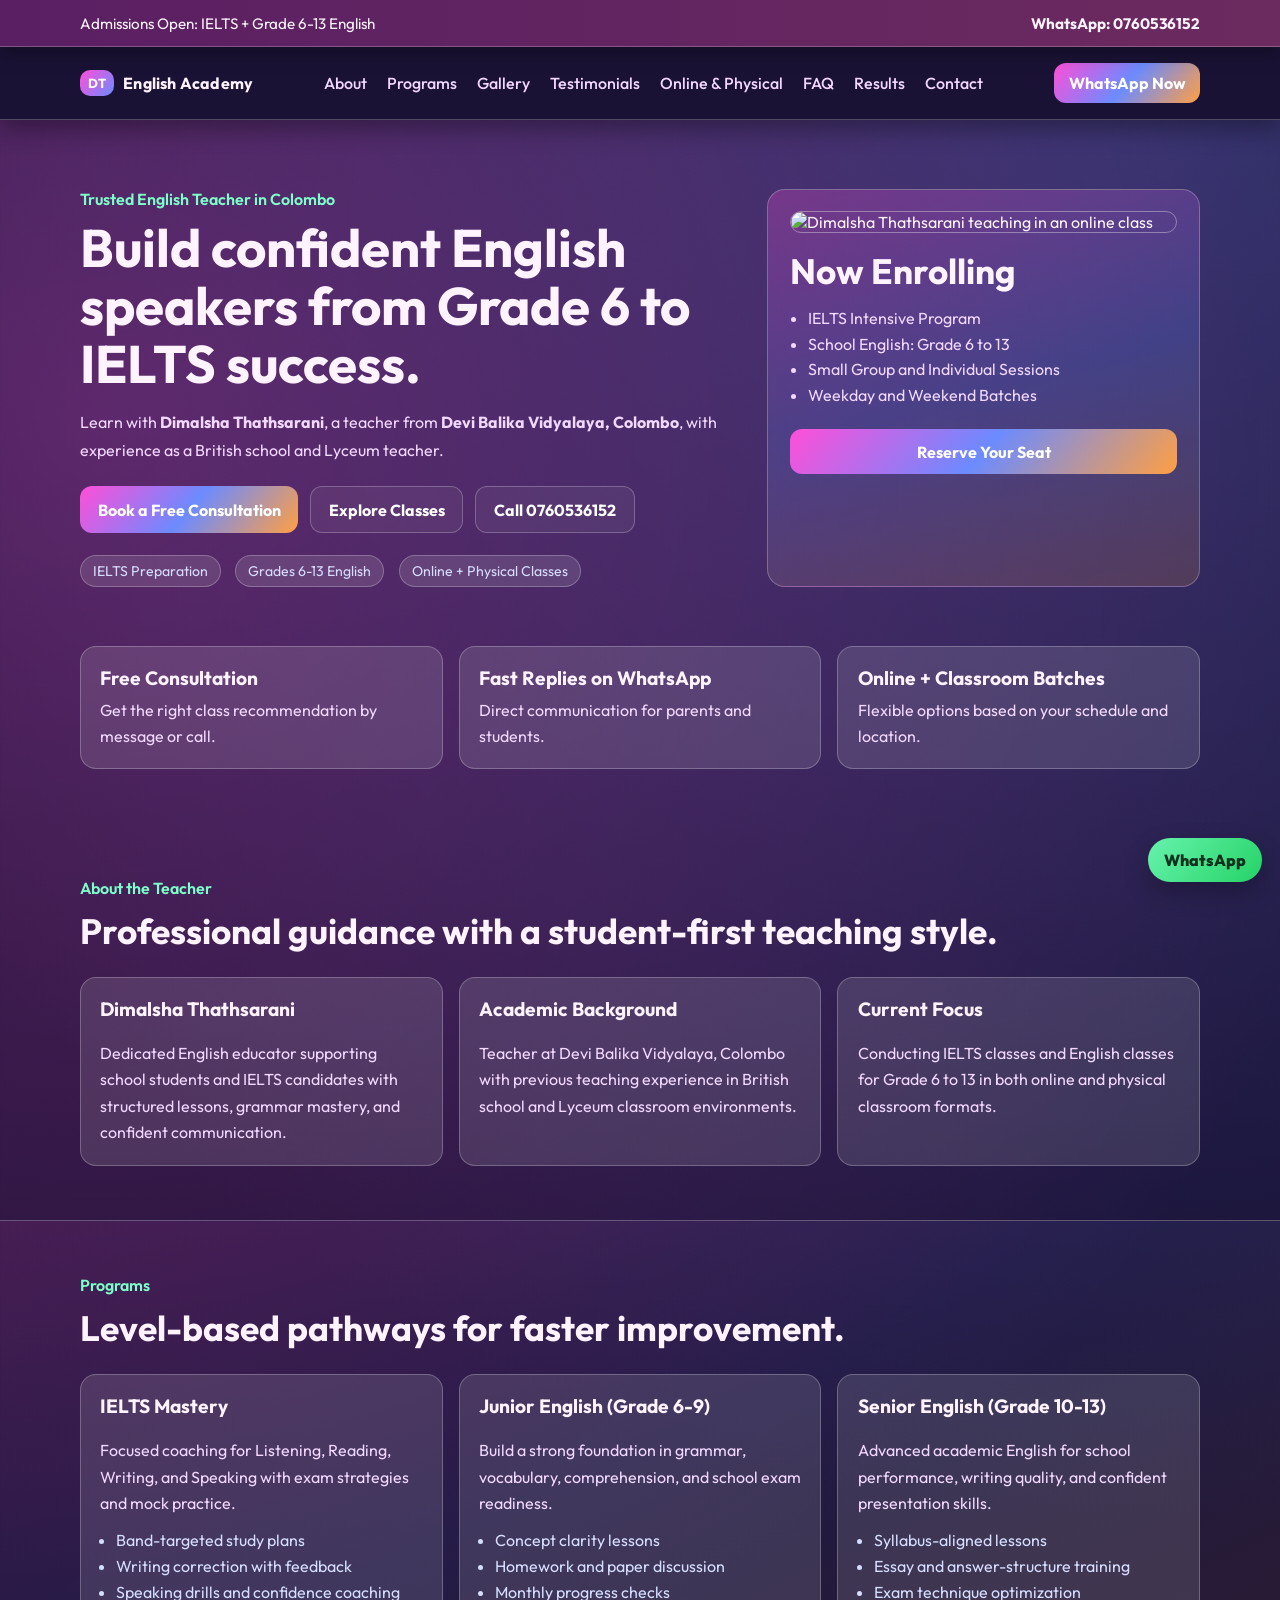
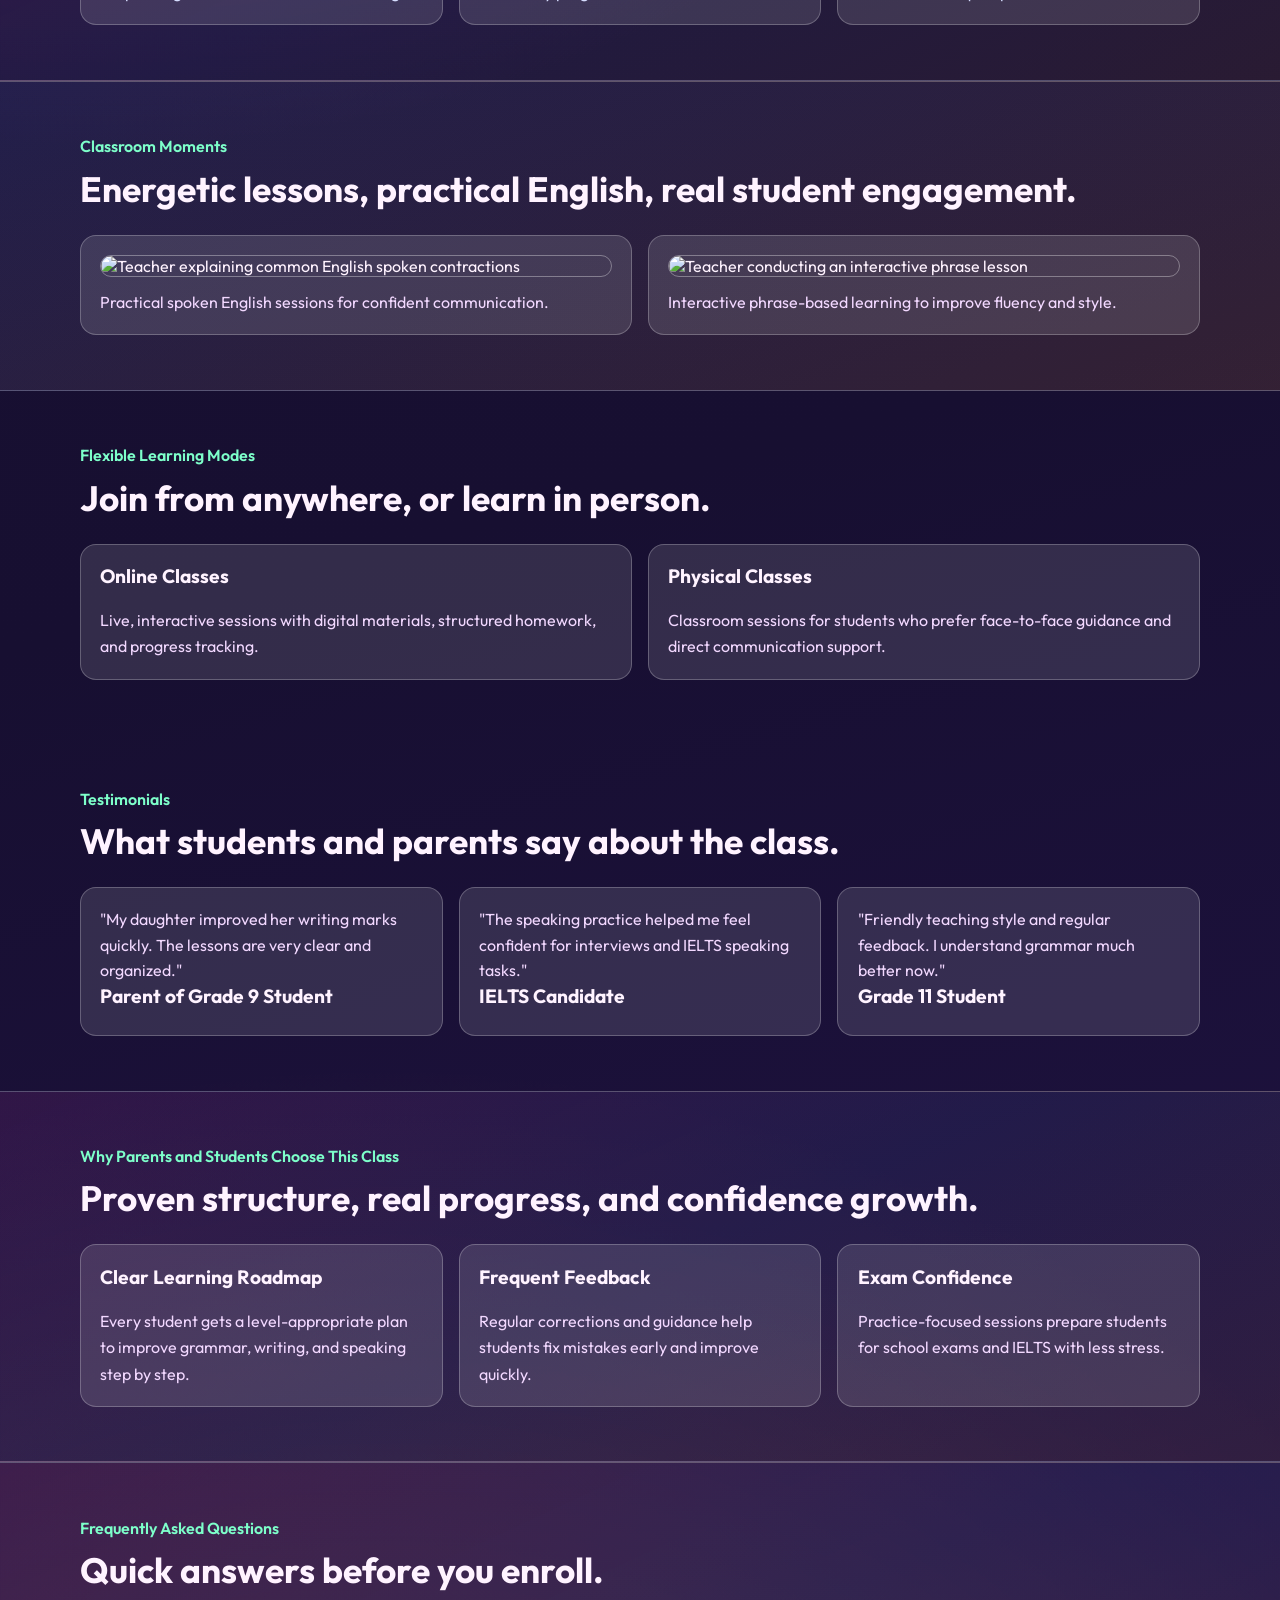
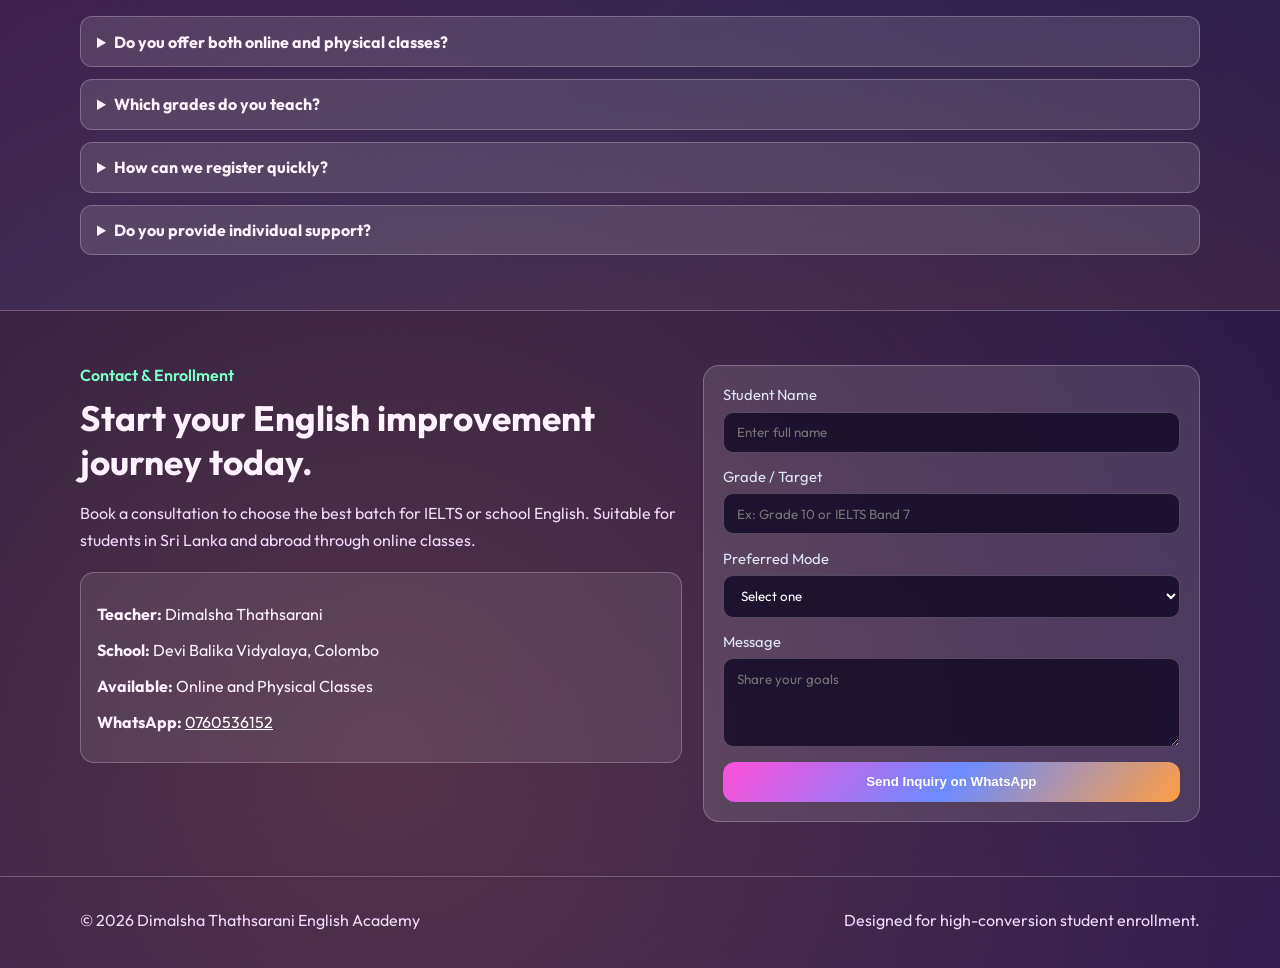
==== index.html @ f4ac7a32 "Create a colorful, conversion-focused English class website and marketing poster. This adds WhatsApp" ====
<!doctype html>
<html lang="en">
<head>
  <meta charset="UTF-8">
  <meta name="viewport" content="width=device-width, initial-scale=1.0">
  <title>Dimalsha Thathsarani | English Classes</title>
  <meta name="description" content="High-impact English classes by Dimalsha Thathsarani for IELTS and Grades 6-13, available online and in Colombo.">
  <link rel="preconnect" href="https://fonts.googleapis.com">
  <link rel="preconnect" href="https://fonts.gstatic.com" crossorigin>
  <link href="https://fonts.googleapis.com/css2?family=Outfit:wght@400;500;600;700;800&display=swap" rel="stylesheet">
  <link rel="stylesheet" href="styles.css">
</head>
<body>
  <div class="topbar">
    <div class="container topbar-wrap">
      <p>Admissions Open: IELTS + Grade 6-13 English</p>
      <a href="https://wa.me/94760536152?text=Hello%20Teacher%20Dimalsha%2C%20I%20need%20details%20about%20your%20English%20classes." target="_blank" rel="noopener noreferrer">
        WhatsApp: 0760536152
      </a>
    </div>
  </div>
  <header class="site-header">
    <div class="container nav-wrap">
      <a class="brand" href="#home">
        <span class="brand-accent">DT</span>
        <span>English Academy</span>
      </a>
      <nav class="nav-links" aria-label="Primary navigation">
        <a href="#about">About</a>
        <a href="#programs">Programs</a>
        <a href="#gallery">Gallery</a>
        <a href="#testimonials">Testimonials</a>
        <a href="#modes">Online & Physical</a>
        <a href="#faq">FAQ</a>
        <a href="#results">Results</a>
        <a href="#contact">Contact</a>
      </nav>
      <a class="btn btn-sm" href="https://wa.me/94760536152?text=Hello%20Teacher%20Dimalsha%2C%20I%20want%20to%20enroll%20for%20English%20classes." target="_blank" rel="noopener noreferrer">WhatsApp Now</a>
    </div>
  </header>

  <main id="home">
    <section class="hero">
      <div class="container hero-grid">
        <div class="hero-copy">
          <p class="tag">Trusted English Teacher in Colombo</p>
          <h1>Build confident English speakers from Grade 6 to IELTS success.</h1>
          <p class="lead">
            Learn with <strong>Dimalsha Thathsarani</strong>, a teacher from
            <strong>Devi Balika Vidyalaya, Colombo</strong>, with experience as a
            British school and Lyceum teacher.
          </p>
          <div class="hero-actions">
            <a class="btn" href="https://wa.me/94760536152?text=Hello%20Teacher%20Dimalsha%2C%20I%20want%20a%20free%20consultation." target="_blank" rel="noopener noreferrer">Book a Free Consultation</a>
            <a class="btn btn-outline" href="#programs">Explore Classes</a>
            <a class="btn btn-outline" href="tel:+94760536152">Call 0760536152</a>
          </div>
          <div class="hero-meta">
            <span>IELTS Preparation</span>
            <span>Grades 6-13 English</span>
            <span>Online + Physical Classes</span>
          </div>
        </div>
        <aside class="hero-card">
          <img
            class="hero-photo"
            src="file:///C:/Users/lahir/.cursor/projects/c-Users-lahir-OneDrive-Desktop-DIM-TEACHING/assets/c__Users_lahir_AppData_Roaming_Cursor_User_workspaceStorage_02ec47db3cdf3cd504d880e7b03f87aa_images_Screenshot_2026-04-25_030056-24cd5339-fcf3-42da-a6d5-2581861a5c94.png"
            alt="Dimalsha Thathsarani teaching in an online class"
          >
          <h2>Now Enrolling</h2>
          <ul>
            <li>IELTS Intensive Program</li>
            <li>School English: Grade 6 to 13</li>
            <li>Small Group and Individual Sessions</li>
            <li>Weekday and Weekend Batches</li>
          </ul>
          <a class="btn btn-block" href="https://wa.me/94760536152?text=Hello%20Teacher%20Dimalsha%2C%20please%20reserve%20a%20seat%20for%20me." target="_blank" rel="noopener noreferrer">Reserve Your Seat</a>
        </aside>
      </div>
    </section>

    <section class="section mini-stats">
      <div class="container mini-stats-grid">
        <article class="mini-stat">
          <h3>Free Consultation</h3>
          <p>Get the right class recommendation by message or call.</p>
        </article>
        <article class="mini-stat">
          <h3>Fast Replies on WhatsApp</h3>
          <p>Direct communication for parents and students.</p>
        </article>
        <article class="mini-stat">
          <h3>Online + Classroom Batches</h3>
          <p>Flexible options based on your schedule and location.</p>
        </article>
      </div>
    </section>

    <section id="about" class="section">
      <div class="container">
        <div class="section-head">
          <p class="tag">About the Teacher</p>
          <h2>Professional guidance with a student-first teaching style.</h2>
        </div>
        <div class="about-grid">
          <article class="card">
            <h3>Dimalsha Thathsarani</h3>
            <p>
              Dedicated English educator supporting school students and IELTS
              candidates with structured lessons, grammar mastery, and confident
              communication.
            </p>
          </article>
          <article class="card">
            <h3>Academic Background</h3>
            <p>
              Teacher at Devi Balika Vidyalaya, Colombo with previous teaching
              experience in British school and Lyceum classroom environments.
            </p>
          </article>
          <article class="card">
            <h3>Current Focus</h3>
            <p>
              Conducting IELTS classes and English classes for Grade 6 to 13 in
              both online and physical classroom formats.
            </p>
          </article>
        </div>
      </div>
    </section>

    <section id="programs" class="section section-alt">
      <div class="container">
        <div class="section-head">
          <p class="tag">Programs</p>
          <h2>Level-based pathways for faster improvement.</h2>
        </div>
        <div class="program-grid">
          <article class="program-card">
            <h3>IELTS Mastery</h3>
            <p>Focused coaching for Listening, Reading, Writing, and Speaking with exam strategies and mock practice.</p>
            <ul>
              <li>Band-targeted study plans</li>
              <li>Writing correction with feedback</li>
              <li>Speaking drills and confidence coaching</li>
            </ul>
          </article>
          <article class="program-card">
            <h3>Junior English (Grade 6-9)</h3>
            <p>Build a strong foundation in grammar, vocabulary, comprehension, and school exam readiness.</p>
            <ul>
              <li>Concept clarity lessons</li>
              <li>Homework and paper discussion</li>
              <li>Monthly progress checks</li>
            </ul>
          </article>
          <article class="program-card">
            <h3>Senior English (Grade 10-13)</h3>
            <p>Advanced academic English for school performance, writing quality, and confident presentation skills.</p>
            <ul>
              <li>Syllabus-aligned lessons</li>
              <li>Essay and answer-structure training</li>
              <li>Exam technique optimization</li>
            </ul>
          </article>
        </div>
      </div>
    </section>

    <section id="gallery" class="section section-gallery">
      <div class="container">
        <div class="section-head">
          <p class="tag">Classroom Moments</p>
          <h2>Energetic lessons, practical English, real student engagement.</h2>
        </div>
        <div class="gallery-grid">
          <figure class="gallery-item">
            <img
              src="file:///C:/Users/lahir/.cursor/projects/c-Users-lahir-OneDrive-Desktop-DIM-TEACHING/assets/c__Users_lahir_AppData_Roaming_Cursor_User_workspaceStorage_02ec47db3cdf3cd504d880e7b03f87aa_images_Screenshot_2026-04-25_030056-24cd5339-fcf3-42da-a6d5-2581861a5c94.png"
              alt="Teacher explaining common English spoken contractions"
            >
            <figcaption>Practical spoken English sessions for confident communication.</figcaption>
          </figure>
          <figure class="gallery-item">
            <img
              src="file:///C:/Users/lahir/.cursor/projects/c-Users-lahir-OneDrive-Desktop-DIM-TEACHING/assets/c__Users_lahir_AppData_Roaming_Cursor_User_workspaceStorage_02ec47db3cdf3cd504d880e7b03f87aa_images_Screenshot_2026-04-25_025926-348330a1-eb5e-4cf3-b1bc-d594f39bb2d8.png"
              alt="Teacher conducting an interactive phrase lesson"
            >
            <figcaption>Interactive phrase-based learning to improve fluency and style.</figcaption>
          </figure>
        </div>
      </div>
    </section>

    <section id="modes" class="section">
      <div class="container">
        <div class="section-head">
          <p class="tag">Flexible Learning Modes</p>
          <h2>Join from anywhere, or learn in person.</h2>
        </div>
        <div class="mode-grid">
          <article class="mode-card">
            <h3>Online Classes</h3>
            <p>Live, interactive sessions with digital materials, structured homework, and progress tracking.</p>
          </article>
          <article class="mode-card">
            <h3>Physical Classes</h3>
            <p>Classroom sessions for students who prefer face-to-face guidance and direct communication support.</p>
          </article>
        </div>
      </div>
    </section>

    <section id="testimonials" class="section">
      <div class="container">
        <div class="section-head">
          <p class="tag">Testimonials</p>
          <h2>What students and parents say about the class.</h2>
        </div>
        <div class="testimonial-grid">
          <article class="testimonial-card">
            <p>"My daughter improved her writing marks quickly. The lessons are very clear and organized."</p>
            <h3>Parent of Grade 9 Student</h3>
          </article>
          <article class="testimonial-card">
            <p>"The speaking practice helped me feel confident for interviews and IELTS speaking tasks."</p>
            <h3>IELTS Candidate</h3>
          </article>
          <article class="testimonial-card">
            <p>"Friendly teaching style and regular feedback. I understand grammar much better now."</p>
            <h3>Grade 11 Student</h3>
          </article>
        </div>
      </div>
    </section>

    <section id="results" class="section section-alt">
      <div class="container">
        <div class="section-head">
          <p class="tag">Why Parents and Students Choose This Class</p>
          <h2>Proven structure, real progress, and confidence growth.</h2>
        </div>
        <div class="results-grid">
          <article class="result-card">
            <h3>Clear Learning Roadmap</h3>
            <p>Every student gets a level-appropriate plan to improve grammar, writing, and speaking step by step.</p>
          </article>
          <article class="result-card">
            <h3>Frequent Feedback</h3>
            <p>Regular corrections and guidance help students fix mistakes early and improve quickly.</p>
          </article>
          <article class="result-card">
            <h3>Exam Confidence</h3>
            <p>Practice-focused sessions prepare students for school exams and IELTS with less stress.</p>
          </article>
        </div>
      </div>
    </section>

    <section id="faq" class="section section-alt">
      <div class="container">
        <div class="section-head">
          <p class="tag">Frequently Asked Questions</p>
          <h2>Quick answers before you enroll.</h2>
        </div>
        <div class="faq-wrap">
          <details>
            <summary>Do you offer both online and physical classes?</summary>
            <p>Yes. Students can join online classes, physical classes, or choose the most suitable option by batch.</p>
          </details>
          <details>
            <summary>Which grades do you teach?</summary>
            <p>English classes are available from Grade 6 to Grade 13, plus dedicated IELTS preparation.</p>
          </details>
          <details>
            <summary>How can we register quickly?</summary>
            <p>The fastest way is WhatsApp: 0760536152. Share student grade and preferred class mode.</p>
          </details>
          <details>
            <summary>Do you provide individual support?</summary>
            <p>Yes. Students receive corrections, feedback, and guidance to improve in weaker areas.</p>
          </details>
        </div>
      </div>
    </section>

    <section id="contact" class="section contact">
      <div class="container contact-grid">
        <div>
          <p class="tag">Contact & Enrollment</p>
          <h2>Start your English improvement journey today.</h2>
          <p class="lead">
            Book a consultation to choose the best batch for IELTS or school English.
            Suitable for students in Sri Lanka and abroad through online classes.
          </p>
          <div class="contact-cards">
            <p><strong>Teacher:</strong> Dimalsha Thathsarani</p>
            <p><strong>School:</strong> Devi Balika Vidyalaya, Colombo</p>
            <p><strong>Available:</strong> Online and Physical Classes</p>
            <p><strong>WhatsApp:</strong> <a class="inline-link" href="https://wa.me/94760536152?text=Hello%20Teacher%20Dimalsha%2C%20I%20need%20class%20details." target="_blank" rel="noopener noreferrer">0760536152</a></p>
          </div>
        </div>
        <form class="enroll-form" action="#" method="post">
          <label for="name">Student Name</label>
          <input id="name" name="name" type="text" placeholder="Enter full name" required>

          <label for="grade">Grade / Target</label>
          <input id="grade" name="grade" type="text" placeholder="Ex: Grade 10 or IELTS Band 7" required>

          <label for="mode">Preferred Mode</label>
          <select id="mode" name="mode" required>
            <option value="">Select one</option>
            <option>Online</option>
            <option>Physical</option>
            <option>Both / Flexible</option>
          </select>

          <label for="message">Message</label>
          <textarea id="message" name="message" rows="4" placeholder="Share your goals"></textarea>

          <button class="btn btn-block" type="submit">Send Inquiry on WhatsApp</button>
        </form>
      </div>
    </section>
  </main>

  <footer class="site-footer">
    <div class="container footer-wrap">
      <p>© <span id="year"></span> Dimalsha Thathsarani English Academy</p>
      <p>Designed for high-conversion student enrollment.</p>
    </div>
  </footer>

  <a
    class="whatsapp-float"
    href="https://wa.me/94760536152?text=Hello%20Teacher%20Dimalsha%2C%20I%20want%20details%20about%20your%20classes."
    target="_blank"
    rel="noopener noreferrer"
    aria-label="Chat on WhatsApp"
  >
    WhatsApp
  </a>

  <script src="script.js"></script>
</body>
</html>
---- styles.css ----
:root {
  --topbar-height: 46px;
  --bg: #1a1235;
  --bg-soft: #261a50;
  --card: rgba(255, 255, 255, 0.12);
  --text: #fff3ff;
  --muted: #f2d8ff;
  --brand: #ff4fd8;
  --brand-2: #6c8bff;
  --brand-3: #ff9f43;
  --line: rgba(255, 255, 255, 0.24);
  --success: #7dffca;
}

* {
  box-sizing: border-box;
}

html,
body {
  margin: 0;
  padding: 0;
  font-family: "Outfit", sans-serif;
  background:
    radial-gradient(circle at 8% 10%, rgba(255, 79, 216, 0.28), transparent 34%),
    radial-gradient(circle at 88% 2%, rgba(108, 139, 255, 0.28), transparent 34%),
    radial-gradient(circle at 30% 95%, rgba(255, 159, 67, 0.22), transparent 32%),
    linear-gradient(165deg, #1a1235 0%, #170f31 50%, #25154f 100%);
  color: var(--text);
  scroll-behavior: smooth;
  background-color: #170f31;
}

body {
  overflow-x: hidden;
}

a {
  color: inherit;
  text-decoration: none;
}

.container {
  width: min(1120px, 92%);
  margin: 0 auto;
}

.topbar {
  position: sticky;
  top: 0;
  z-index: 30;
  border-bottom: 1px solid var(--line);
  background: linear-gradient(90deg, #5a1f63, #6c2b5f);
  box-shadow: 0 8px 18px rgba(0, 0, 0, 0.28);
}

.topbar-wrap {
  min-height: var(--topbar-height);
  display: flex;
  align-items: center;
  justify-content: space-between;
  gap: 0.9rem;
  font-size: 0.95rem;
}

.topbar-wrap p {
  margin: 0;
}

.topbar-wrap a {
  font-weight: 700;
}

.site-header {
  position: sticky;
  top: var(--topbar-height);
  z-index: 29;
  background: #1a1235;
  border-bottom: 1px solid var(--line);
  box-shadow: 0 10px 22px rgba(0, 0, 0, 0.32);
}

.nav-wrap {
  display: flex;
  align-items: center;
  justify-content: space-between;
  min-height: 72px;
  gap: 1rem;
}

.brand {
  display: inline-flex;
  align-items: center;
  gap: 0.55rem;
  font-weight: 700;
  letter-spacing: 0.2px;
}

.brand-accent {
  background: linear-gradient(130deg, var(--brand), var(--brand-2));
  color: #fff;
  border-radius: 10px;
  padding: 0.32rem 0.5rem;
  font-size: 0.82rem;
}

.nav-links {
  display: flex;
  gap: 1.25rem;
  color: var(--muted);
  font-weight: 500;
}

.nav-links a:hover {
  color: #fff;
}

.btn {
  display: inline-flex;
  justify-content: center;
  align-items: center;
  border: 0;
  border-radius: 12px;
  background: linear-gradient(130deg, var(--brand), var(--brand-2), var(--brand-3));
  color: #fff;
  padding: 0.78rem 1.1rem;
  font-weight: 700;
  cursor: pointer;
  transition: transform 0.2s ease;
}

.btn:hover {
  transform: translateY(-1px);
}

.btn-sm {
  padding: 0.6rem 0.9rem;
}

.btn-outline {
  background: rgba(255, 255, 255, 0.06);
  border: 1px solid var(--line);
}

.btn-block {
  width: 100%;
}

.hero {
  padding: 4.3rem 0 2.5rem;
}

.hero-grid {
  display: grid;
  grid-template-columns: 1.3fr 0.85fr;
  gap: 1.6rem;
  align-items: stretch;
}

.tag {
  color: var(--success);
  font-weight: 600;
  margin: 0 0 0.65rem;
}

h1 {
  font-size: clamp(2rem, 4.6vw, 3.3rem);
  line-height: 1.1;
  margin: 0 0 0.9rem;
}

h2 {
  font-size: clamp(1.5rem, 3vw, 2.2rem);
  margin: 0.15rem 0 0;
}

h3 {
  margin-top: 0;
  font-size: 1.2rem;
}

.lead {
  color: var(--muted);
  line-height: 1.7;
}

.hero-actions {
  display: flex;
  gap: 0.75rem;
  margin: 1.4rem 0;
  flex-wrap: wrap;
}

.hero-meta {
  display: flex;
  gap: 0.9rem;
  flex-wrap: wrap;
  color: #d6ddff;
}

.hero-meta span {
  border: 1px solid var(--line);
  background: rgba(255, 255, 255, 0.12);
  border-radius: 999px;
  padding: 0.35rem 0.75rem;
  font-size: 0.88rem;
}

.hero-card {
  border: 1px solid var(--line);
  border-radius: 18px;
  background: linear-gradient(165deg, rgba(255, 79, 216, 0.26), rgba(108, 139, 255, 0.2), rgba(255, 159, 67, 0.16));
  padding: 1.35rem;
}

.hero-photo {
  width: 100%;
  display: block;
  border-radius: 14px;
  margin-bottom: 1rem;
  border: 1px solid rgba(255, 255, 255, 0.35);
}

.hero-card ul {
  margin: 0.8rem 0 1.3rem;
  padding-left: 1.1rem;
  color: var(--muted);
  line-height: 1.6;
}

.section {
  padding: 3.4rem 0;
}

.section-alt {
  background: linear-gradient(155deg, rgba(255, 79, 216, 0.1), rgba(108, 139, 255, 0.08), rgba(255, 159, 67, 0.08));
  border-top: 1px solid var(--line);
  border-bottom: 1px solid var(--line);
}

.section-gallery {
  background: linear-gradient(160deg, rgba(108, 139, 255, 0.12), rgba(255, 159, 67, 0.12));
  border-top: 1px solid var(--line);
  border-bottom: 1px solid var(--line);
}

.section-head {
  margin-bottom: 1.5rem;
}

.mini-stats {
  padding-top: 1.2rem;
}

.about-grid,
.program-grid,
.mode-grid,
.results-grid,
.gallery-grid,
.mini-stats-grid,
.testimonial-grid {
  display: grid;
  gap: 1rem;
}

.about-grid {
  grid-template-columns: repeat(3, minmax(0, 1fr));
}

.program-grid {
  grid-template-columns: repeat(3, minmax(0, 1fr));
}

.mode-grid {
  grid-template-columns: repeat(2, minmax(0, 1fr));
}

.results-grid {
  grid-template-columns: repeat(3, minmax(0, 1fr));
}

.gallery-grid {
  grid-template-columns: repeat(2, minmax(0, 1fr));
}

.mini-stats-grid {
  grid-template-columns: repeat(3, minmax(0, 1fr));
}

.testimonial-grid {
  grid-template-columns: repeat(3, minmax(0, 1fr));
}

.card,
.program-card,
.mode-card,
.result-card,
.gallery-item,
.mini-stat,
.testimonial-card {
  background: var(--card);
  border: 1px solid var(--line);
  border-radius: 16px;
  padding: 1.2rem;
}

.program-card p,
.mode-card p,
.result-card p,
.card p {
  color: var(--muted);
  line-height: 1.65;
  margin-bottom: 0;
}

.program-card ul {
  margin: 0.75rem 0 0;
  padding-left: 1rem;
  color: #d6ddff;
  line-height: 1.6;
}

.gallery-item {
  margin: 0;
}

.gallery-item img {
  width: 100%;
  border-radius: 12px;
  display: block;
  border: 1px solid rgba(255, 255, 255, 0.34);
}

.gallery-item figcaption {
  margin-top: 0.8rem;
  color: var(--muted);
  line-height: 1.6;
}

.mini-stat h3,
.testimonial-card h3 {
  margin-bottom: 0.5rem;
}

.mini-stat p,
.testimonial-card p {
  margin: 0;
  color: var(--muted);
  line-height: 1.6;
}

.faq-wrap {
  display: grid;
  gap: 0.75rem;
}

.faq-wrap details {
  background: var(--card);
  border: 1px solid var(--line);
  border-radius: 12px;
  padding: 0.9rem 1rem;
}

.faq-wrap summary {
  cursor: pointer;
  font-weight: 700;
}

.faq-wrap p {
  margin: 0.65rem 0 0;
  color: var(--muted);
}

.contact-grid {
  display: grid;
  grid-template-columns: 1.15fr 0.95fr;
  gap: 1.3rem;
  align-items: start;
}

.inline-link {
  color: #fff;
  text-decoration: underline;
}

.contact-cards {
  margin-top: 1.15rem;
  padding: 0.9rem 1rem;
  border: 1px solid var(--line);
  border-radius: 14px;
  background: rgba(255, 255, 255, 0.09);
}

.enroll-form {
  background: var(--card);
  border: 1px solid var(--line);
  border-radius: 16px;
  padding: 1.2rem;
  display: grid;
  gap: 0.45rem;
}

.enroll-form label {
  font-size: 0.92rem;
  color: #dfe5ff;
}

.enroll-form input,
.enroll-form select,
.enroll-form textarea {
  width: 100%;
  border: 1px solid var(--line);
  background: rgba(20, 11, 38, 0.85);
  color: #fff;
  border-radius: 10px;
  padding: 0.72rem 0.8rem;
  margin-bottom: 0.45rem;
  font-family: inherit;
}

.enroll-form input:focus,
.enroll-form select:focus,
.enroll-form textarea:focus {
  outline: 2px solid rgba(124, 140, 255, 0.55);
  border-color: transparent;
}

.site-footer {
  border-top: 1px solid var(--line);
  padding: 1.05rem 0 1.4rem;
  color: var(--muted);
}

.footer-wrap {
  display: flex;
  justify-content: space-between;
  gap: 1rem;
  flex-wrap: wrap;
}

.whatsapp-float {
  position: fixed;
  right: 18px;
  bottom: 18px;
  z-index: 20;
  padding: 0.75rem 1rem;
  border-radius: 999px;
  font-weight: 800;
  color: #0c311d;
  background: linear-gradient(130deg, #67f2ad, #25d366);
  box-shadow: 0 10px 24px rgba(0, 0, 0, 0.26);
}

@media (max-width: 980px) {
  .hero-grid,
  .contact-grid,
  .about-grid,
  .program-grid,
  .results-grid,
  .gallery-grid,
  .mini-stats-grid,
  .testimonial-grid {
    grid-template-columns: 1fr;
  }

  .mode-grid {
    grid-template-columns: 1fr;
  }
}

@media (max-width: 720px) {
  :root {
    --topbar-height: 58px;
  }

  .topbar-wrap {
    min-height: var(--topbar-height);
    flex-direction: column;
    justify-content: center;
    padding: 0.35rem 0;
  }

  .nav-links {
    display: none;
  }

  .hero {
    padding-top: 4rem;
  }
}
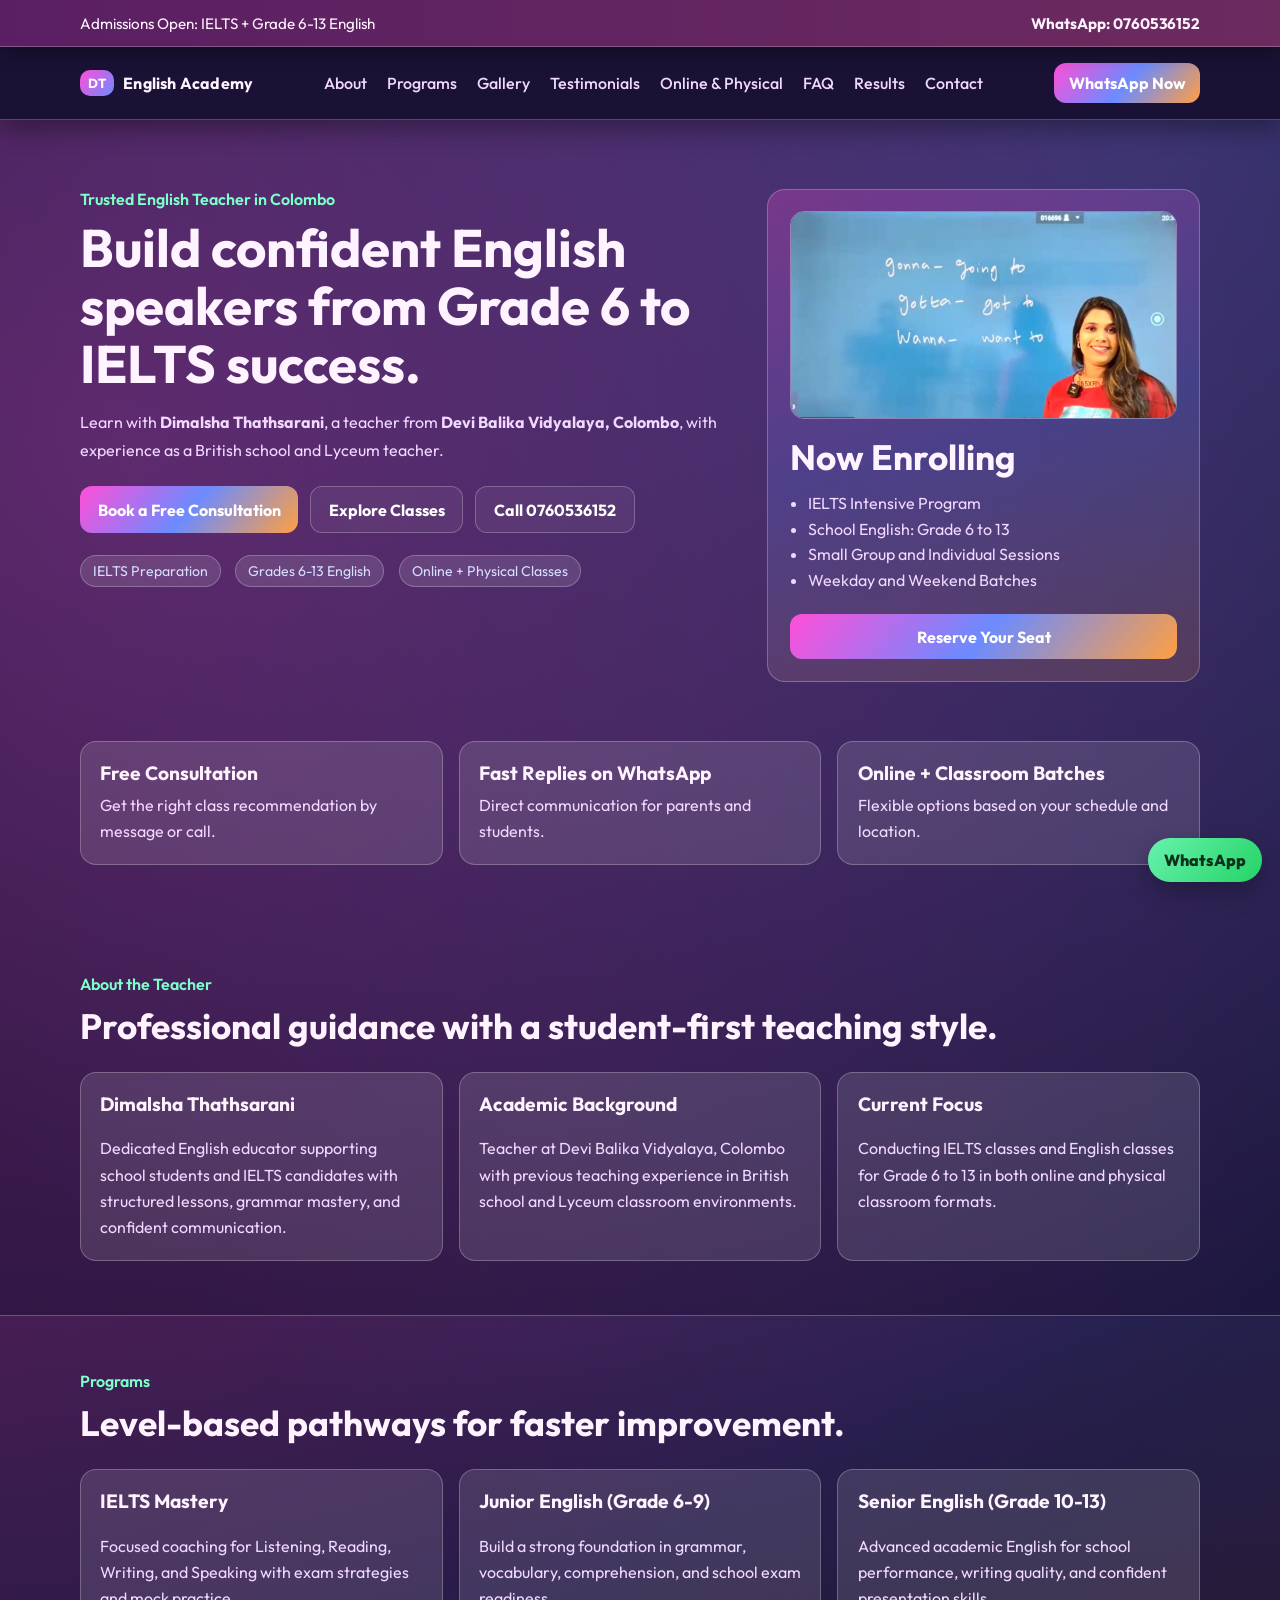
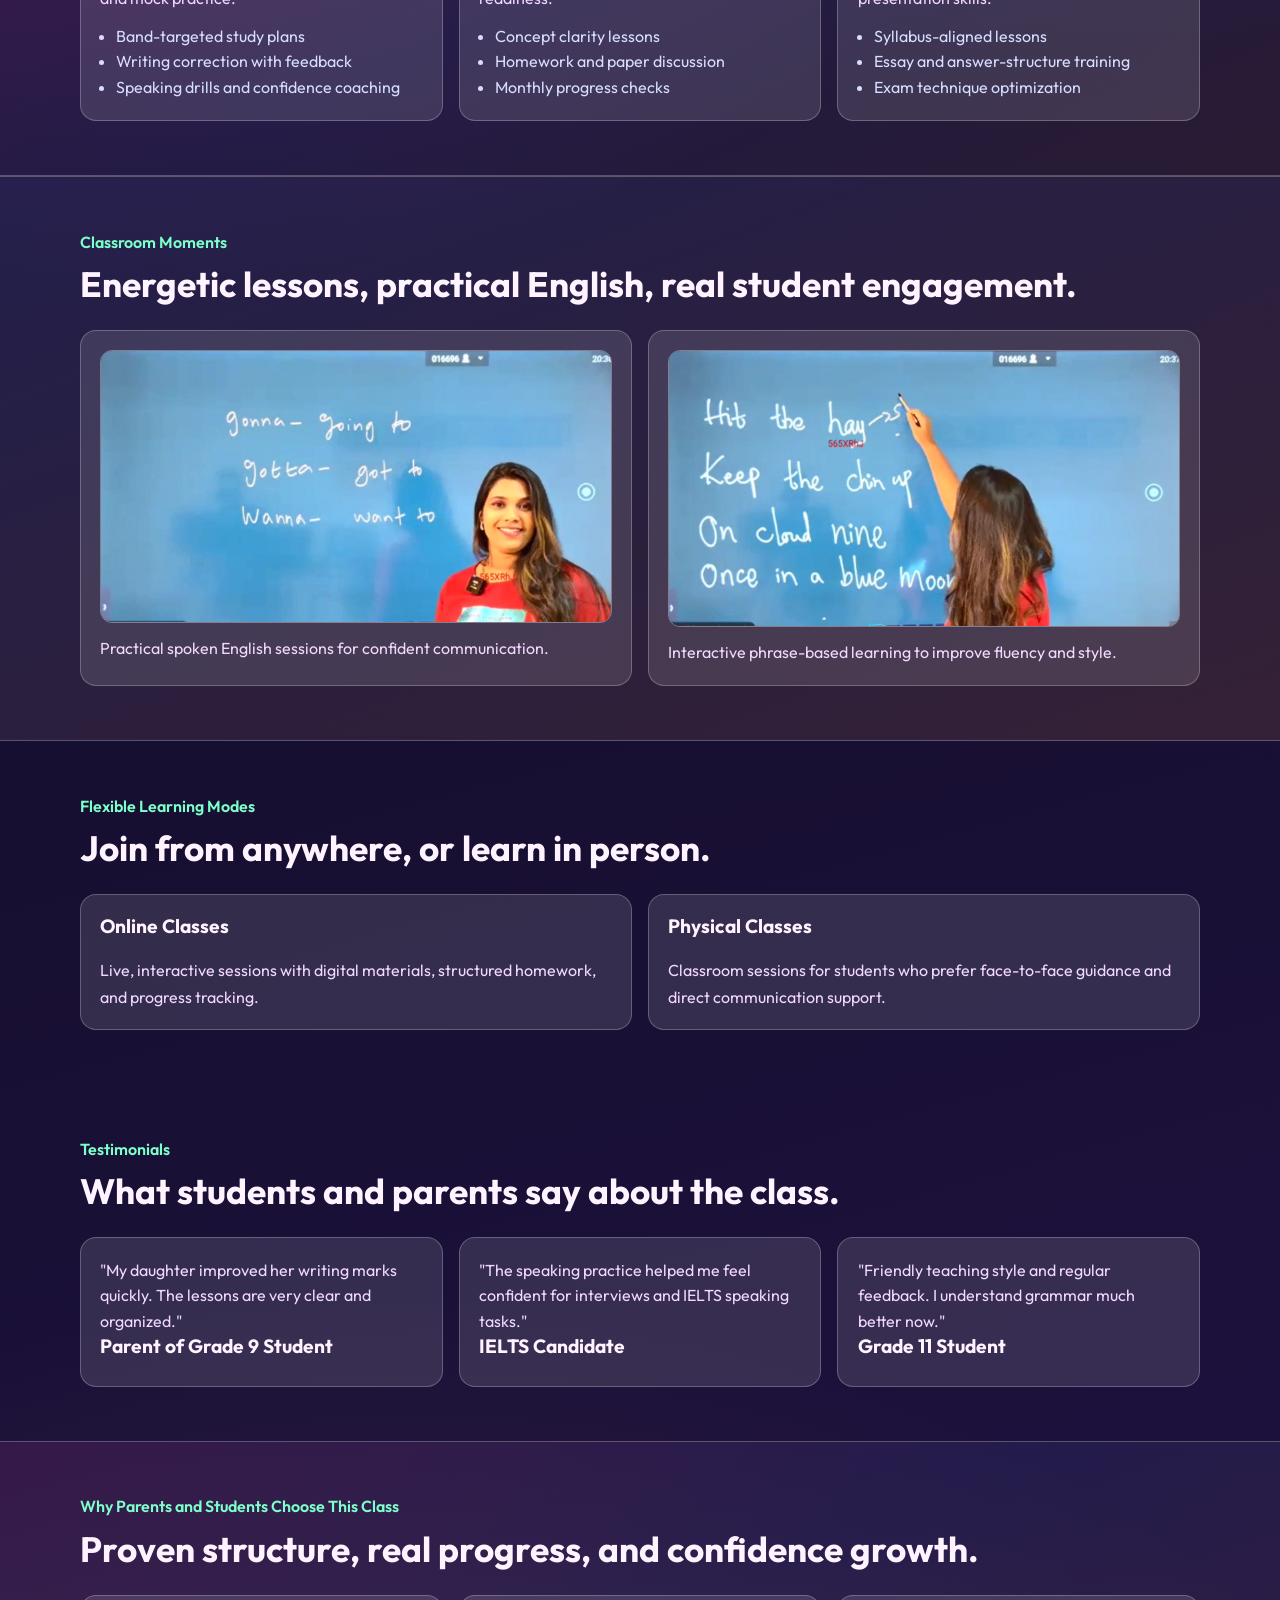
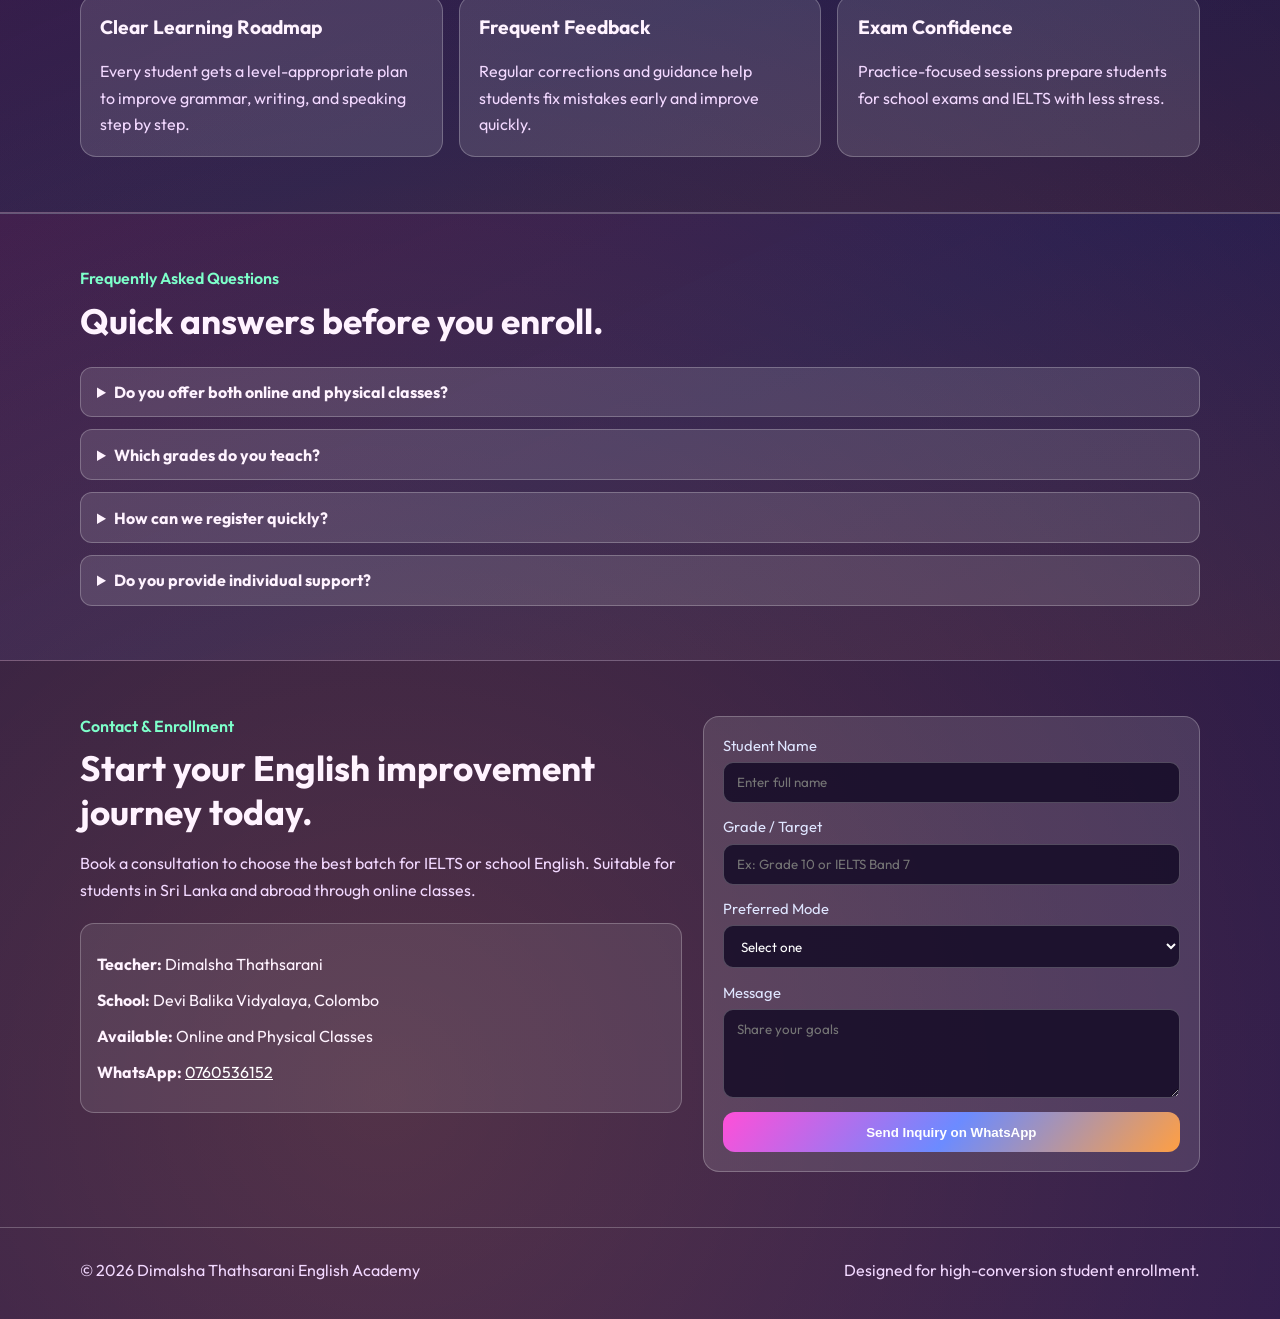
==== commit 3bd32cfa: "Update website and posters with local image assets and colorful dual-poster layouts. This keeps medi" ====
--- a/index.html
+++ b/index.html
@@ -64,7 +64,7 @@
         <aside class="hero-card">
           <img
             class="hero-photo"
-            src="file:///C:/Users/lahir/.cursor/projects/c-Users-lahir-OneDrive-Desktop-DIM-TEACHING/assets/c__Users_lahir_AppData_Roaming_Cursor_User_workspaceStorage_02ec47db3cdf3cd504d880e7b03f87aa_images_Screenshot_2026-04-25_030056-24cd5339-fcf3-42da-a6d5-2581861a5c94.png"
+            src="Screenshot 2026-04-25 030056.png"
             alt="Dimalsha Thathsarani teaching in an online class"
           >
           <h2>Now Enrolling</h2>
@@ -176,14 +176,14 @@
         <div class="gallery-grid">
           <figure class="gallery-item">
             <img
-              src="file:///C:/Users/lahir/.cursor/projects/c-Users-lahir-OneDrive-Desktop-DIM-TEACHING/assets/c__Users_lahir_AppData_Roaming_Cursor_User_workspaceStorage_02ec47db3cdf3cd504d880e7b03f87aa_images_Screenshot_2026-04-25_030056-24cd5339-fcf3-42da-a6d5-2581861a5c94.png"
+              src="Screenshot 2026-04-25 030056.png"
               alt="Teacher explaining common English spoken contractions"
             >
             <figcaption>Practical spoken English sessions for confident communication.</figcaption>
           </figure>
           <figure class="gallery-item">
             <img
-              src="file:///C:/Users/lahir/.cursor/projects/c-Users-lahir-OneDrive-Desktop-DIM-TEACHING/assets/c__Users_lahir_AppData_Roaming_Cursor_User_workspaceStorage_02ec47db3cdf3cd504d880e7b03f87aa_images_Screenshot_2026-04-25_025926-348330a1-eb5e-4cf3-b1bc-d594f39bb2d8.png"
+              src="Screenshot 2026-04-25 025926.png"
               alt="Teacher conducting an interactive phrase lesson"
             >
             <figcaption>Interactive phrase-based learning to improve fluency and style.</figcaption>
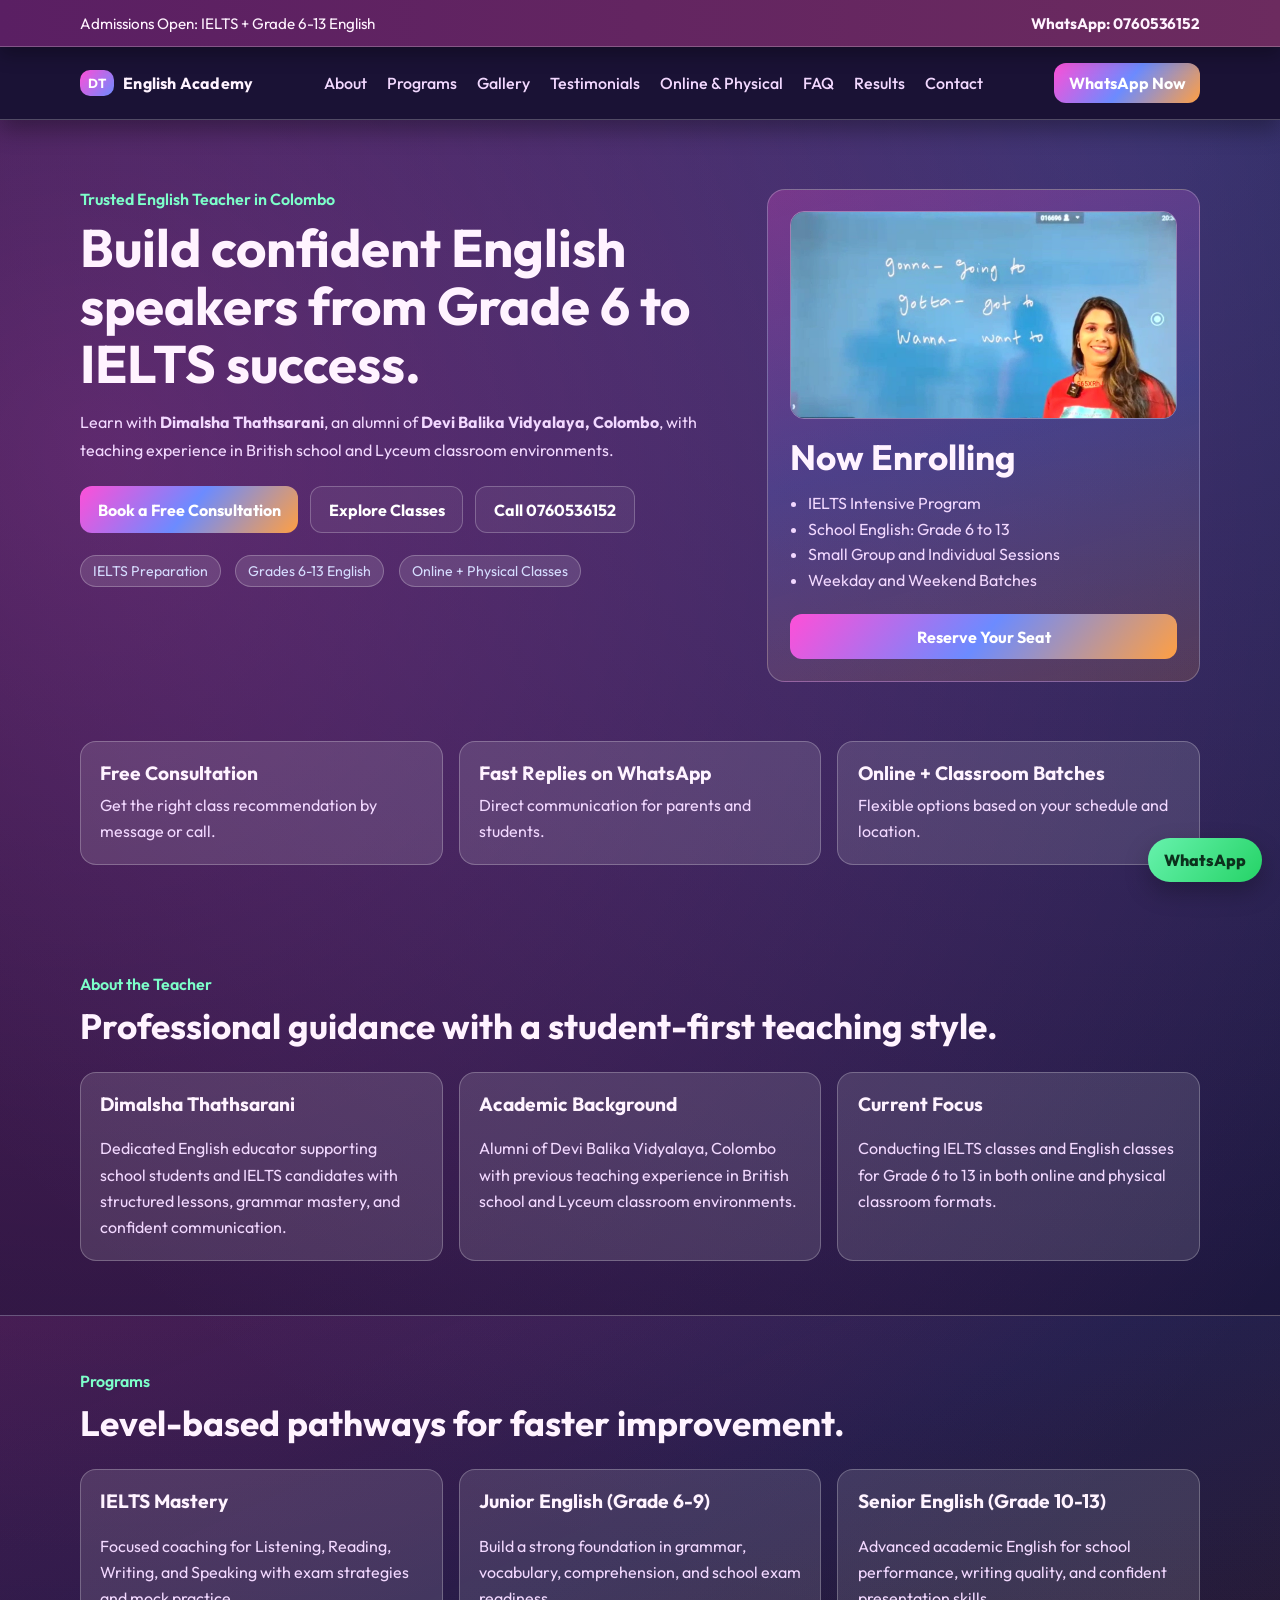
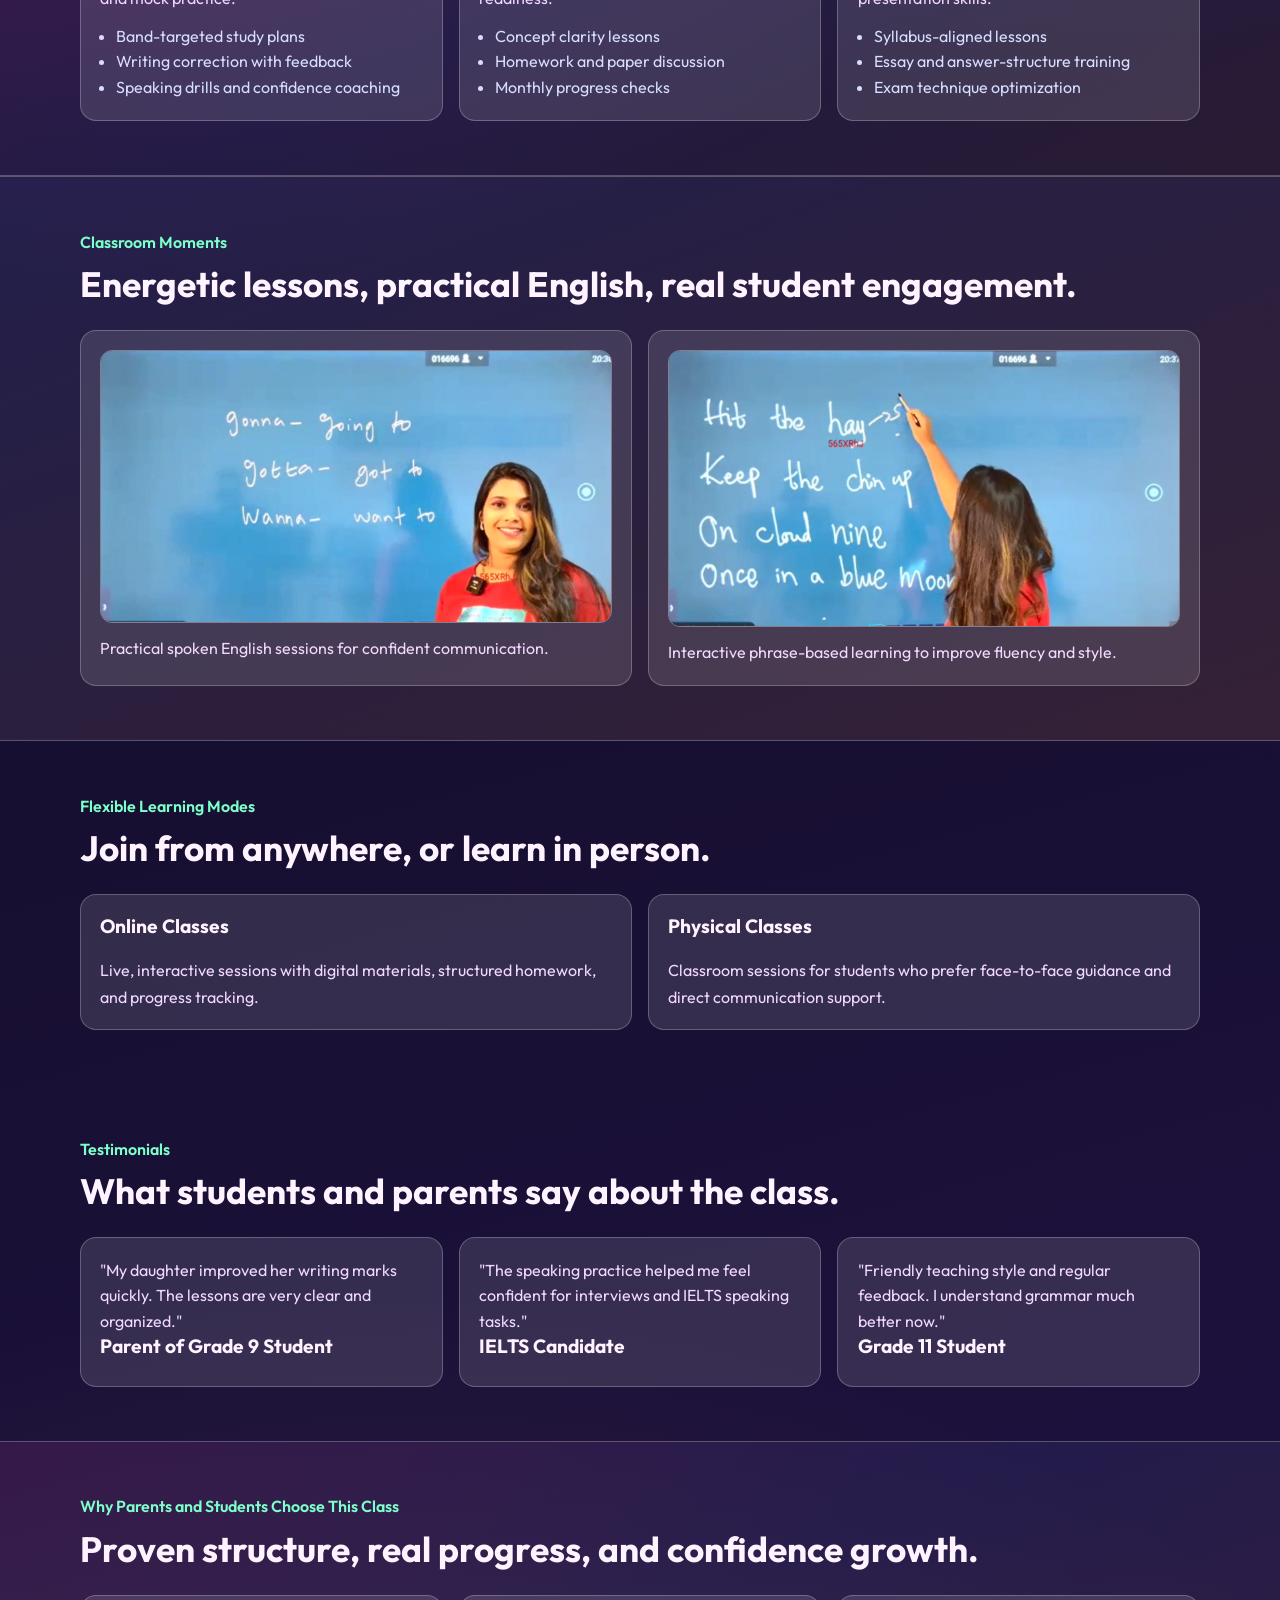
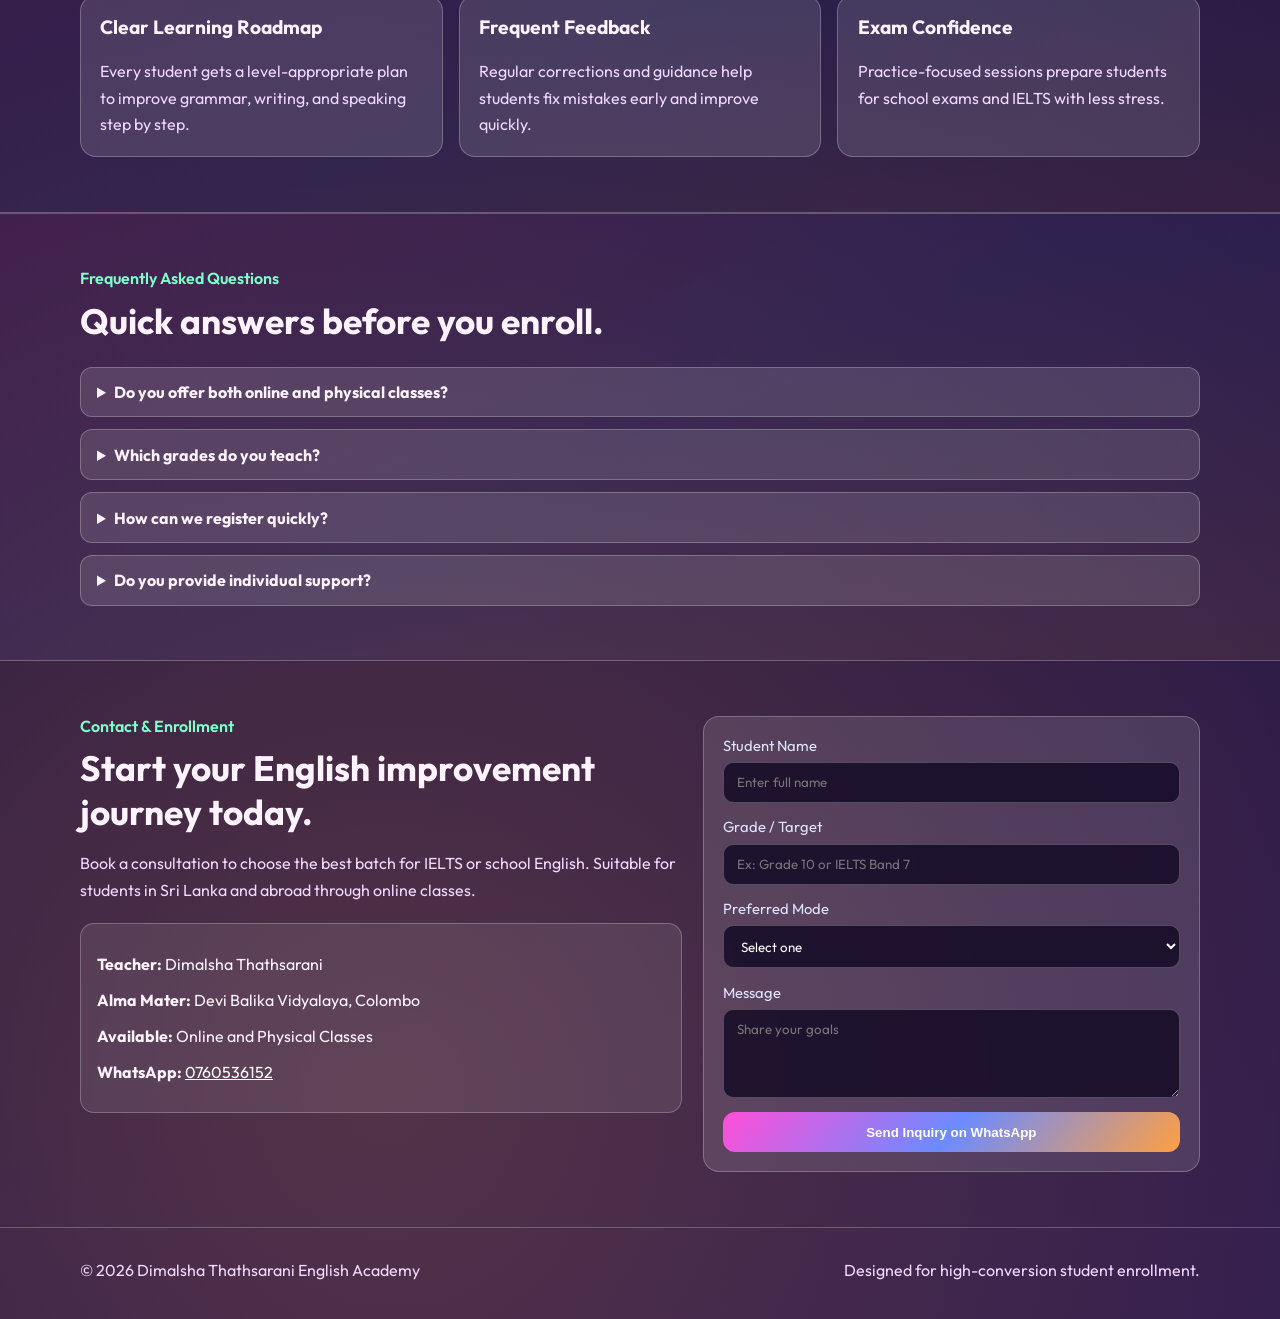
==== commit 36b48c28: "Correct Devi Balika affiliation wording across website and posters. This updates profile copy to ref" ====
--- a/index.html
+++ b/index.html
@@ -46,9 +46,9 @@
           <p class="tag">Trusted English Teacher in Colombo</p>
           <h1>Build confident English speakers from Grade 6 to IELTS success.</h1>
           <p class="lead">
-            Learn with <strong>Dimalsha Thathsarani</strong>, a teacher from
-            <strong>Devi Balika Vidyalaya, Colombo</strong>, with experience as a
-            British school and Lyceum teacher.
+            Learn with <strong>Dimalsha Thathsarani</strong>, an alumni of
+            <strong>Devi Balika Vidyalaya, Colombo</strong>, with teaching experience
+            in British school and Lyceum classroom environments.
           </p>
           <div class="hero-actions">
             <a class="btn" href="https://wa.me/94760536152?text=Hello%20Teacher%20Dimalsha%2C%20I%20want%20a%20free%20consultation." target="_blank" rel="noopener noreferrer">Book a Free Consultation</a>
@@ -114,7 +114,7 @@
           <article class="card">
             <h3>Academic Background</h3>
             <p>
-              Teacher at Devi Balika Vidyalaya, Colombo with previous teaching
+              Alumni of Devi Balika Vidyalaya, Colombo with previous teaching
               experience in British school and Lyceum classroom environments.
             </p>
           </article>
@@ -295,7 +295,7 @@
           </p>
           <div class="contact-cards">
             <p><strong>Teacher:</strong> Dimalsha Thathsarani</p>
-            <p><strong>School:</strong> Devi Balika Vidyalaya, Colombo</p>
+            <p><strong>Alma Mater:</strong> Devi Balika Vidyalaya, Colombo</p>
             <p><strong>Available:</strong> Online and Physical Classes</p>
             <p><strong>WhatsApp:</strong> <a class="inline-link" href="https://wa.me/94760536152?text=Hello%20Teacher%20Dimalsha%2C%20I%20need%20class%20details." target="_blank" rel="noopener noreferrer">0760536152</a></p>
           </div>
